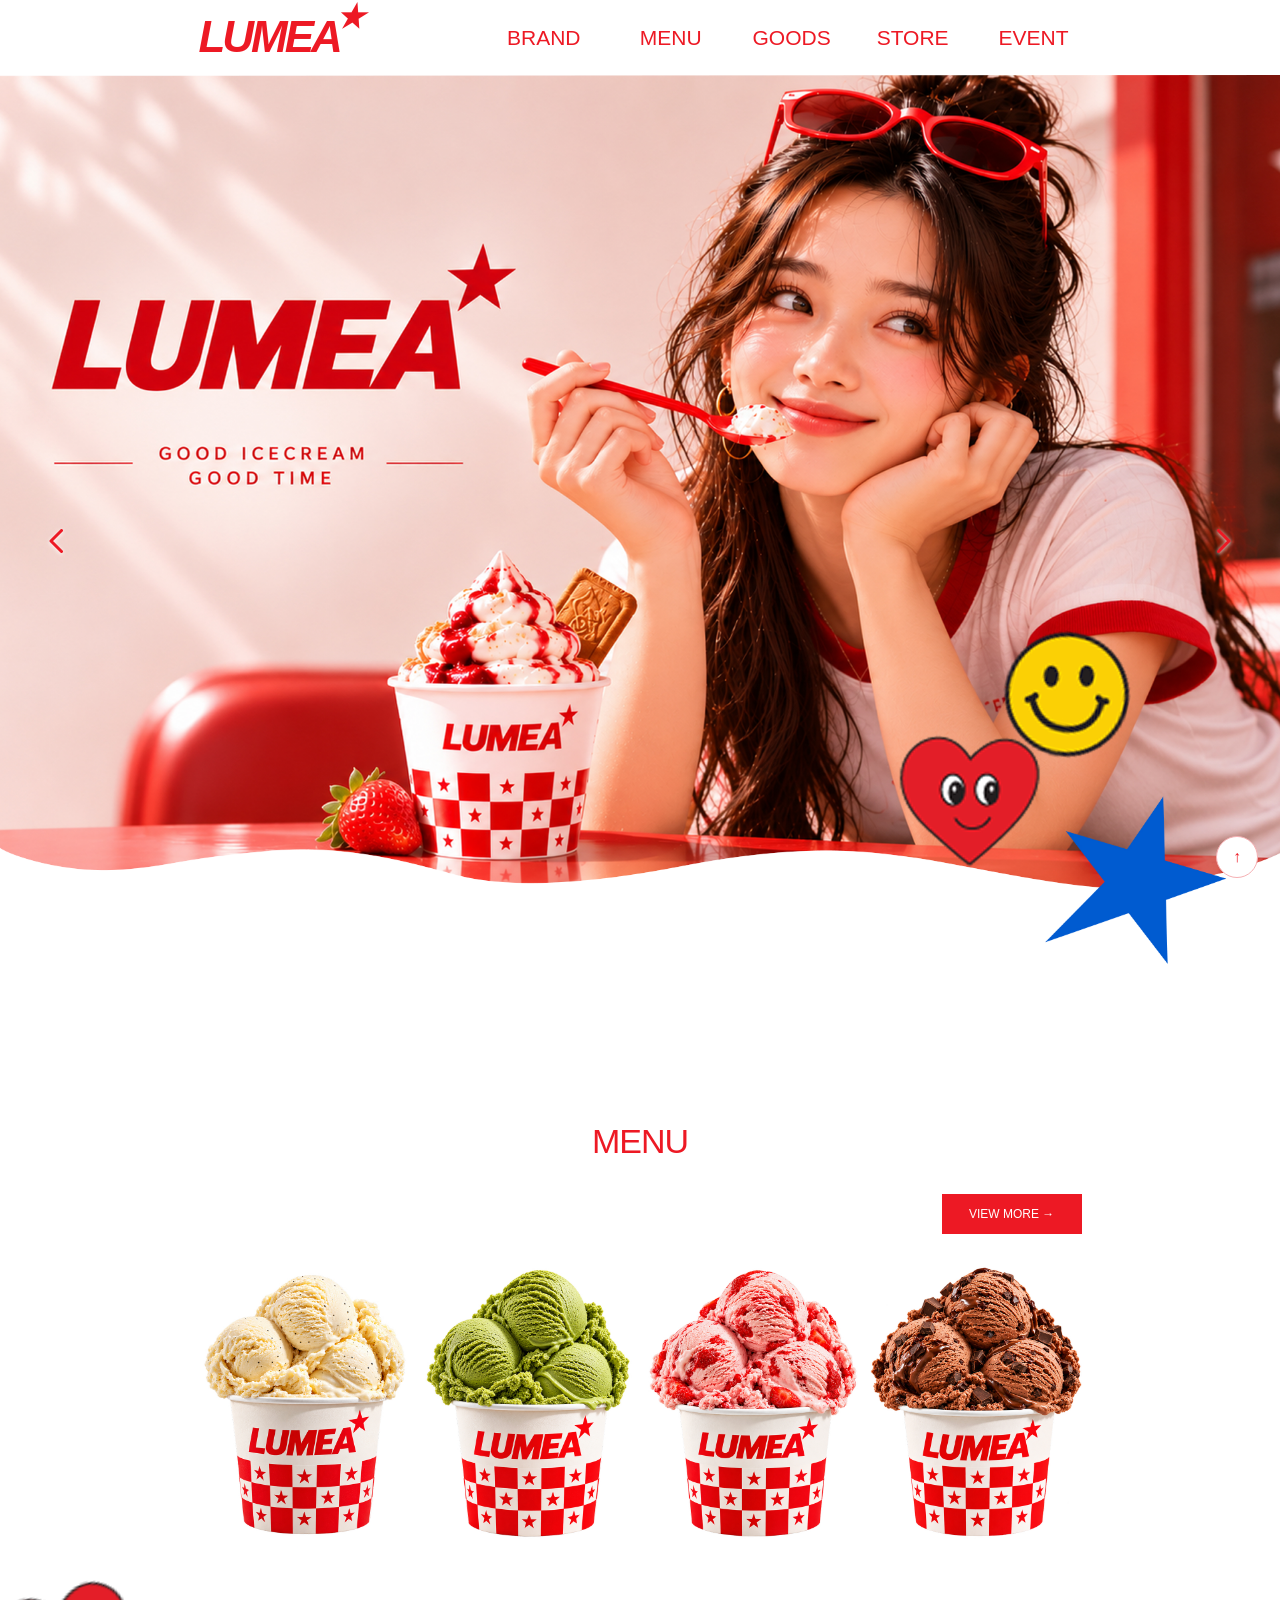
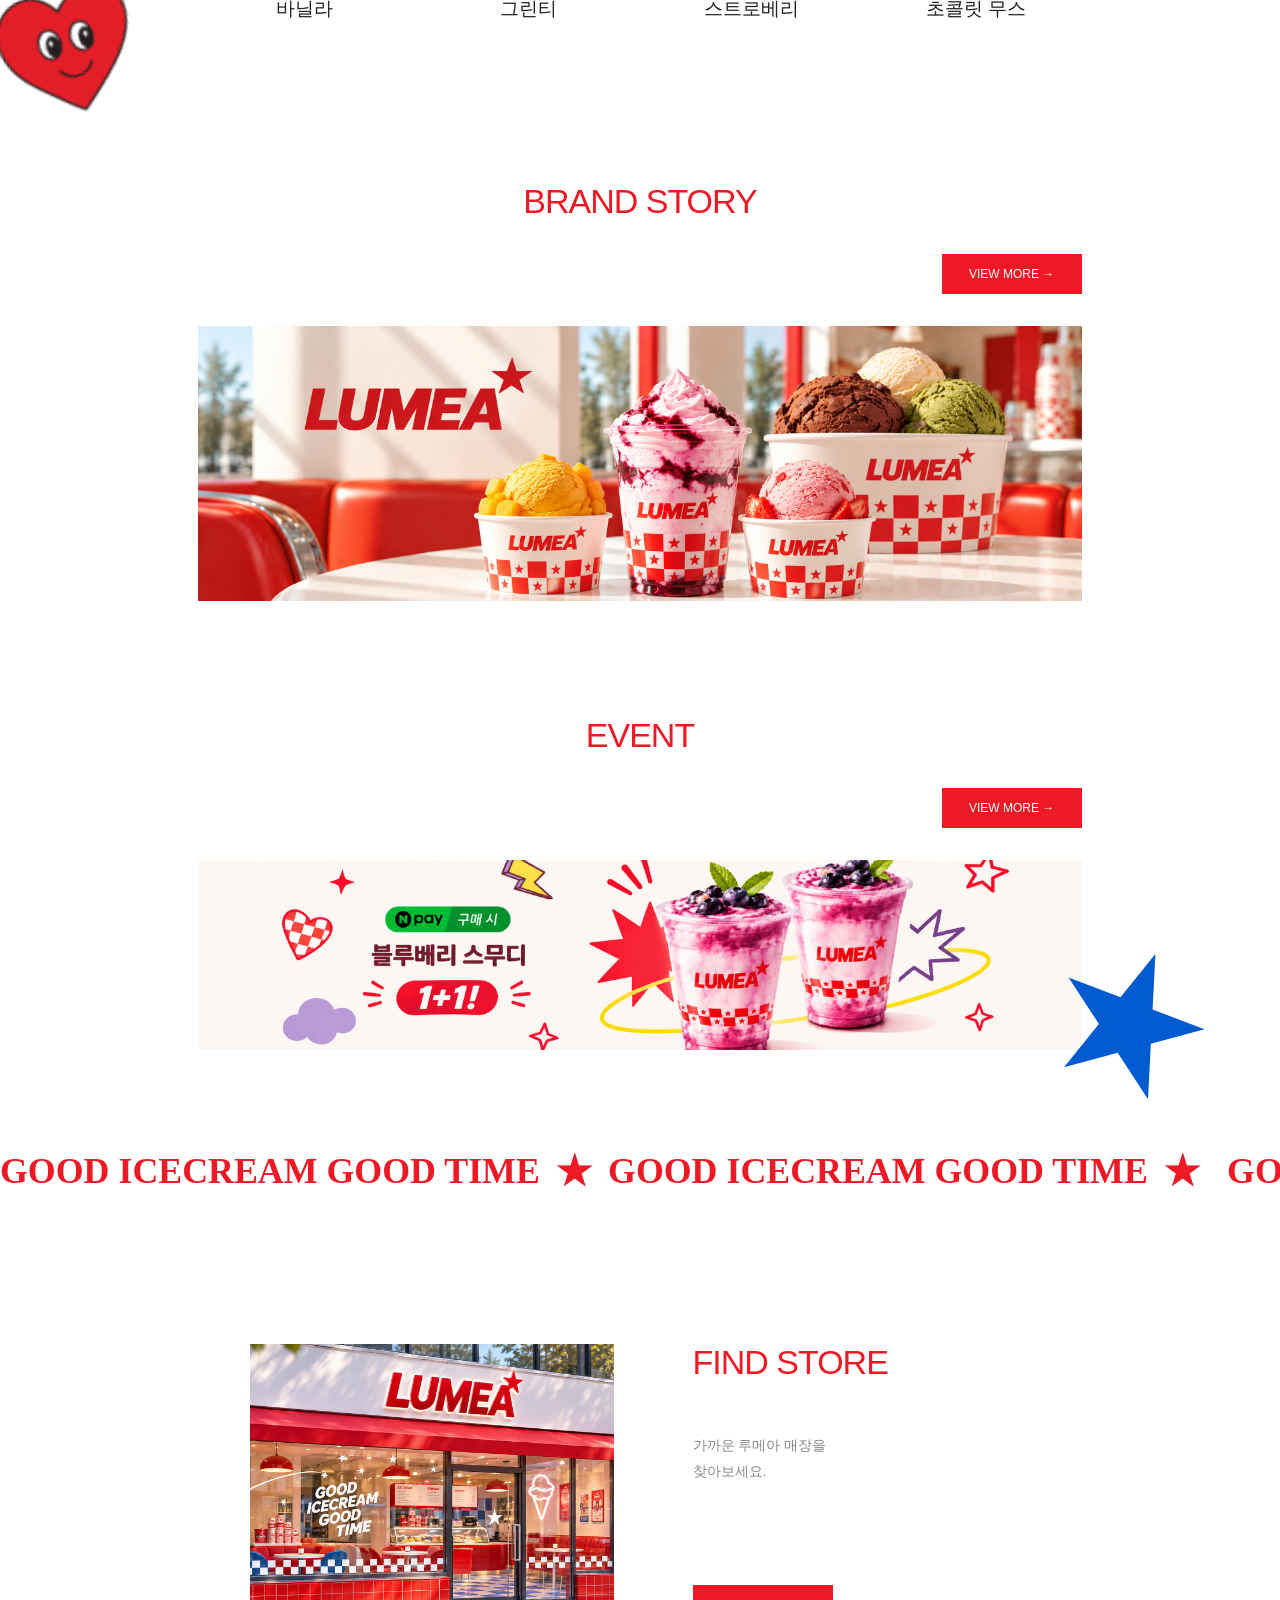
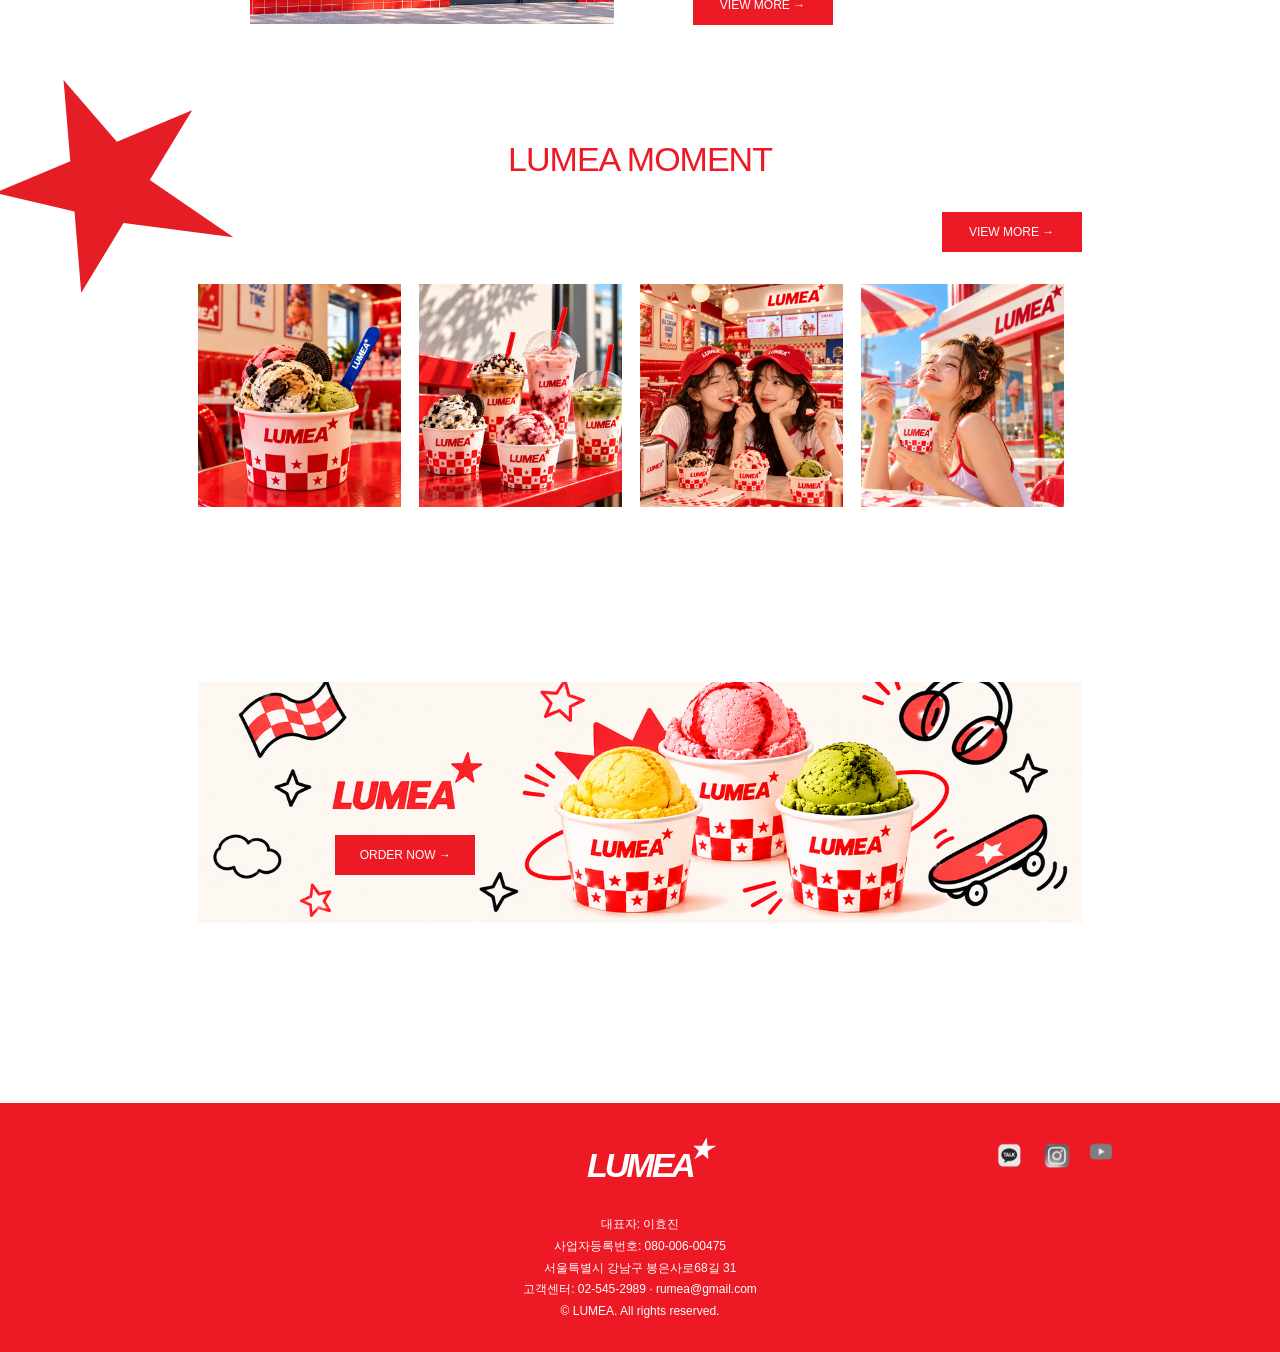
==== index.html @ 50d95dec "Add files via upload" ====
<!doctype html>
<html lang="ko">

<head>
    <meta charset="utf-8">
    <meta name="viewport" content="width=device-width,initial-scale=1">
    <meta name="description" content="LUMEA — SWEET VIBE ONLY. 루메아의 달콤한 순간.">
    <title>LUMEA — SWEET VIBE ONLY</title>
    <link rel="stylesheet" href="css/style.css">

    <!-- favicon -->
    <link rel="shortcut icon" href="favicon.png" type="image/x-icon">
</head>

<body><a class="skip" href="#menu">본문 바로가기</a>
    <header>
        <div class="nav-wrap"><a class="logo" href="#">LUMEA<sup>★</sup></a><button id="mobile" aria-label="메뉴 열기"
                aria-expanded="false">☰</button>
            <nav aria-label="주 메뉴"></nav>
        </div>
    </header>
    <main>
        <section class="hero" aria-label="루메아 메인 배너"><button id="hero-link" class="hero-image"
                aria-label="다음 메인 배너 보기"><img id="hero" src="assets/mb01.jpg"
                    alt="LUMEA GOOD ICECREAM GOOD TIME"></button><button id="prev" class="banner-arrow banner-prev"
                aria-label="이전 메인 배너"><svg viewBox="0 0 24 24" aria-hidden="true">
                    <path d="m15 5-7 7 7 7" />
                </svg></button><button id="next" class="banner-arrow banner-next" aria-label="다음 메인 배너"><svg
                    viewBox="0 0 24 24" aria-hidden="true">
                    <path d="m9 5 7 7-7 7" />
                </svg></button>
            <p id="banner-status" class="sr-only" aria-live="polite"></p>
        </section>
        <section id="menu" class="section">
            <div class="heading">
                <h1>MENU</h1><button class="more" data-view="menu">VIEW MORE →</button>
            </div>
            <div class="products"></div>
        </section>
        <section id="brand" class="section brand"><img class="deco heart" src="assets/hearticon02.svg" alt="">
            <div class="heading">
                <h2>BRAND STORY</h2><button class="more" data-view="brand">VIEW MORE →</button>
            </div><button class="image" data-view="brand"><img src="assets/bstory%20banner.jpg" alt="루메아 아이스크림과 디저트"
                    loading="lazy"></button>
        </section>
        <section id="event" class="section"><img class="deco event-star" src="assets/Star%20bleu02.svg" alt="">
            <div class="heading">
                <h2>EVENT</h2><button class="more" data-view="event">VIEW MORE →</button>
            </div><button class="image" data-view="event"><img src="assets/event_banner01.jpg"
                    alt="N pay 구매 시 블루베리 스무디 1+1 이벤트" loading="lazy"></button>
        </section>
        <div class="slogan" aria-label="GOOD ICECREAM GOOD TIME">
            <div class="slogan-track"><span class="slogan-copy">GOOD ICECREAM GOOD TIME <span class="slogan-star"
                        aria-hidden="true">★</span> GOOD ICECREAM GOOD TIME <span class="slogan-star"
                        aria-hidden="true">★</span> </span><span class="slogan-copy" aria-hidden="true">GOOD ICECREAM
                    GOOD TIME <span class="slogan-star" aria-hidden="true">★</span> GOOD ICECREAM GOOD TIME <span
                        class="slogan-star" aria-hidden="true">★</span> </span></div>
        </div>
        <section id="store" class="section store"><button class="image" data-view="store"><img
                    src="assets/find%20store02.jpg" alt="루메아 매장" loading="lazy"></button>
            <div>
                <h2>FIND STORE</h2>
                <p>가까운 루메아 매장을<br>찾아보세요.</p><button class="more" data-view="store">VIEW MORE →</button>
            </div>
        </section>
        <section id="moment" class="section"><img class="deco moment-star" src="assets/star%20red.svg" alt="">
            <div class="heading">
                <h2>LUMEA MOMENT</h2><button class="more" data-view="gallery">VIEW MORE →</button>
            </div>
            <div class="moments"></div>
        </section>
        <section class="section order"><img src="assets/order%20banner.png" alt="LUMEA SWEET VIBE ONLY"
                loading="lazy"><button class="more" data-view="order">ORDER NOW →</button></section>
    </main>
    <footer>
        <div class="social-icons" aria-label="루메아 소셜 채널"><a class="social-link"
                href="https://www.kakaocorp.com/page/service/service/KakaoTalk" target="_blank"
                rel="noopener noreferrer" aria-label="카카오톡 공식 서비스 페이지 (새 창)"><img src="assets/kakao_icon.svg"
                    alt="카카오톡"></a><a class="social-link" href="https://www.instagram.com/" target="_blank"
                rel="noopener noreferrer" aria-label="인스타그램 공식 서비스 페이지 (새 창)"><img src="assets/instar_icon.svg"
                    alt="인스타그램"></a><img src="assets/youtube_icon.svg" alt="유튜브"></div><a class="logo"
            href="#">LUMEA<sup>★</sup></a>
        <p>대표자: 이효진<br>사업자등록번호: 080-006-00475<br>서울특별시 강남구 봉은사로68길 31<br>고객센터: <a href="tel:025452989">02-545-2989</a> ·
            <a href="mailto:rumea@gmail.com">rumea@gmail.com</a><br>© LUMEA. All rights reserved.</p>
    </footer><button class="top" aria-label="맨 위로">↑</button>
    <dialog><button class="close" aria-label="닫기">×</button>
        <div id="detail"></div>
    </dialog>



    <script src="js/app.js"></script>
</body>

</html>
---- css/style.css ----
:root{--red:#ed1924;--blue:#0060cc}*{box-sizing:border-box}html{scroll-behavior:smooth;scroll-padding-top:90px}body{margin:0;color:#222;font-family:Arial,'Malgun Gothic',sans-serif}a{color:inherit;text-decoration:none}button{font:inherit;cursor:pointer;background:none;border:0;color:inherit}img{display:block;max-width:100%}button:focus-visible,a:focus-visible{outline:3px solid var(--blue);outline-offset:4px}.skip{position:fixed;top:-60px;background:#fff;z-index:99;padding:12px}.skip:focus{top:0}header{position:relative;z-index:20;background:#fff}.nav-wrap{display:flex;gap:150px;width:69%;max-width:1180px;margin:auto;align-items:flex-start;min-height:75px}.logo{display:inline-block;color:var(--red);font-style:italic;font-weight:900;font-size:44px;letter-spacing:-3px;white-space:nowrap;margin-top:15px;position:relative;line-height:1}.logo sup{position:absolute;font-size:28px;top:-12px;right:-22px}nav{display:grid;grid-template-columns:repeat(5,1fr);flex:1;text-align:center;gap:25px}.nav-title{font-size:21px;height:75px;color:var(--red)}.sub{display:flex;flex-direction:column;gap:24px;max-height:0;opacity:0;overflow:hidden;transition:max-height .25s,padding .25s,opacity .25s}.sub a,.sub button{font-size:15px;color:#999;white-space:nowrap;padding:0}.sub a:hover,.sub button:hover{color:var(--blue)}header.open .sub{max-height:300px;padding:10px 0 34px;opacity:1}#mobile{display:none}.hero{position:relative}.hero-image img{width:100%}.section{width:69%;max-width:1180px;margin:100px auto 0;position:relative}.heading{text-align:center;position:relative;padding:10px 0 105px}h1,h2{color:var(--red);font-weight:500;font-size:34px;letter-spacing:-1px;margin:0}.more{display:inline-block;background:var(--red);color:white;font-size:12px;padding:12px 23px;min-width:140px;border:1px solid var(--red);transition:background .2s,color .2s,border-color .2s}.more:hover{background:#fff;color:var(--red);border-color:var(--red)}.heading .more{position:absolute;right:0;bottom:32px}.products{display:grid;grid-template-columns:repeat(4,1fr);gap:12px}.product{padding:0}.product img{width:100%;transition:transform .3s}.product:hover img{transform:scale(1.08)}.product span{display:block;margin-top:25px;font-size:19px}.deco{position:absolute;pointer-events:none;z-index:-1}.blue{width:215px;right:-22%;top:-40px}.heart{width:340px;left:-38%;top:-140px}.brand{margin-top:150px}.image{width:100%;display:block;padding:0;overflow:hidden}.image img{width:100%;transition:transform .4s}.image:hover img{transform:scale(1.02)}.store{display:grid;grid-template-columns:1fr 1.08fr;align-items:center;gap:60px;margin-top:200px}.store>div{padding-left:24%}.store p{color:#888;font-size:14px;line-height:1.9;margin:35px 0 45px}.outline{border:1px solid var(--red);background:white;color:var(--red)}.outline:hover{background:var(--red);color:#fff;border-color:var(--red)}.star-store{width:170px;left:-13%;top:-170px}.moments{display:grid;grid-template-columns:repeat(4,1fr);gap:18px}.moment{padding:0;overflow:hidden}.moment img{width:100%;transition:transform .3s}.moment:hover img{transform:scale(1.05)}.order{margin-top:160px;margin-bottom:180px}.order>img:not(.deco){width:100%}.order .more{position:absolute;left:23%;bottom:10%}.red{width:340px;left:-39%;top:-170px}footer{background:var(--red);color:#fff;text-align:center;padding:70px 20px 40px}footer .logo{color:#fff;font-size:34px;margin:0 0 32px}footer .logo sup{font-size:23px;right:-17px;top:-10px}footer p{font-size:12px;line-height:1.8;margin:0}.top{position:fixed;right:22px;bottom:22px;width:42px;height:42px;border:1px solid #f5b0b3;border-radius:50%;color:var(--red);background:white;z-index:15}dialog{border:0;padding:45px;width:min(680px,92vw);max-height:88vh;box-shadow:0 20px 100px #0003}dialog::backdrop{background:#0007;backdrop-filter:blur(3px)}.close{position:absolute;right:12px;top:7px;font-size:32px;color:var(--red)}dialog h2{font-size:28px;margin:12px 0 24px}dialog p{line-height:1.9;color:#666}dialog img{max-height:55vh;margin:auto;object-fit:contain}.detail-product{height:300px}.tabs{display:flex;flex-wrap:wrap;gap:8px;margin-bottom:20px}.tabs button{border:1px solid #ddd;padding:8px 14px}.tabs .active{background:var(--red);color:#fff}.modal-grid{display:grid;grid-template-columns:1fr 1fr;gap:16px}.modal-grid button{padding:10px;border:1px solid #eee}.modal-grid img{height:180px}.modal-grid span{display:block;margin-top:12px}body:has(dialog[open]){overflow:hidden}
@media(max-width:1100px){.nav-wrap{width:90%;gap:70px}nav{gap:8px}.nav-title{font-size:17px}.section{width:82%}.blue{right:-10%}.heart{left:-25%}.red{left:-25%}.store>div{padding-left:10%}}
@media(max-width:600px){.nav-wrap{display:block;min-height:70px;position:relative}.logo{font-size:34px;margin-top:20px}.logo sup{font-size:23px;right:-18px}#mobile{display:block;position:absolute;right:0;top:16px;font-size:27px;color:var(--red)}nav{display:none;padding:16px 0 25px}header.open nav{display:grid;grid-template-columns:1fr;text-align:left;gap:12px}.nav-title{height:32px;padding:0;font-size:18px}.sub,header.open .sub{flex-direction:row;flex-wrap:wrap;max-height:none;opacity:1;gap:14px;padding:8px 0}.sub a,.sub button{font-size:13px}.hero-image img{min-height:390px;object-fit:cover;object-position:59% center}.section{width:88%;margin-top:65px}.heading{padding-bottom:80px}h1,h2{font-size:25px}.more{font-size:10px;padding:10px 14px;min-width:112px}.heading .more{bottom:24px}.products{grid-template-columns:repeat(2,1fr);gap:30px 12px}.product span{font-size:15px;margin-top:10px}.blue{width:95px;right:-6%;top:-35px}.heart{width:130px;left:-18%;top:-50px}.brand{margin-top:95px}.store{grid-template-columns:1fr;gap:30px;margin-top:110px}.store>div{padding:0;text-align:center}.store p{margin:20px 0}.star-store{width:80px;top:-80px;left:-5%}.moments{grid-template-columns:repeat(2,1fr);gap:12px}.order{width:94%;margin-top:95px;margin-bottom:90px}.order .more{left:18%;bottom:8%;font-size:8px;min-width:90px;padding:7px}.red{width:110px;left:-10%;top:-65px}footer{padding:50px 20px 35px}footer p{font-size:11px}dialog{padding:36px 22px}.modal-grid img{height:140px}}
@media(prefers-reduced-motion:reduce){*{scroll-behavior:auto!important;transition:none!important}}
/* Keep the active primary menu underlined while its submenu is open. */
.nav-title{position:relative}
.nav-title::after{content:"";position:absolute;left:0;right:0;bottom:13px;height:3px;background:var(--blue);transform:scaleX(0);transform-origin:center;transition:transform .2s ease}
header.open .nav-title.active-menu::after{transform:scaleX(1)}
@media(max-width:600px){.nav-title::after{bottom:0}}

/* Main banner: full-image next action and side navigation. */
.hero-image{display:block;width:100%;padding:0;cursor:pointer;line-height:0}.hero-image img{width:100%}.hero-image:focus-visible{outline:3px solid var(--blue);outline-offset:-5px}.banner-arrow{position:absolute;top:50%;transform:translateY(-50%);display:grid;place-items:center;width:58px;height:58px;border:1px solid #ffffffb3;border-radius:50%;background:#ffffffd9;color:var(--red);box-shadow:0 2px 15px #0001;transition:background .2s,color .2s;z-index:2}.banner-arrow:hover{background:var(--red);color:#fff}.banner-arrow svg{width:27px;height:27px;fill:none;stroke:currentColor;stroke-width:2;stroke-linecap:round;stroke-linejoin:round}.banner-prev{left:28px}.banner-next{right:28px}.sr-only{position:absolute;width:1px;height:1px;padding:0;margin:-1px;overflow:hidden;clip:rect(0,0,0,0);white-space:nowrap;border:0}@media(max-width:600px){.banner-arrow{width:40px;height:40px}.banner-arrow svg{width:22px;height:22px}.banner-prev{left:12px}.banner-next{right:12px}}

/* Brand story remains still when hovered. */
#brand .image img,#brand .image:hover img{transform:none;transition:none}

/* Side arrows stay bare; automatic moment strip. */
.banner-arrow{border:0;border-radius:0;background:transparent;box-shadow:none;color:var(--red)}.banner-arrow:hover{background:transparent;color:var(--blue)}.banner-arrow svg{filter:drop-shadow(0 1px 2px #fff);width:36px;height:36px}.moments{display:block;overflow:hidden}.moment-track{display:flex;width:200%;animation:moment-flow 40s linear infinite}.moment-set{flex:0 0 50%;display:grid;grid-template-columns:repeat(4,minmax(0,1fr));gap:18px;padding-right:18px}.moments:hover .moment-track,.moments:focus-within .moment-track,body:has(dialog[open]) .moment-track{animation-play-state:paused}@keyframes moment-flow{to{transform:translateX(-50%)}}@media(max-width:600px){.moment-track{width:400%;animation-duration:48s}.moment-set{gap:12px;padding-right:12px}.banner-arrow svg{width:28px;height:28px}}@media(prefers-reduced-motion:reduce){.moment-track{animation:none;width:100%}.moment-set{flex-basis:100%;padding:0}.moment-set[aria-hidden]{display:none}}

/* Updated brand design supplied by the user. */
body{overflow-x:hidden}.hero-image img{aspect-ratio:3854/2805;object-fit:contain}.section{width:69%;max-width:1320px;margin-top:105px}.nav-wrap{max-width:1320px}.product span{margin-top:48px}.brand{margin-top:150px}.heart{width:22%;left:-23%;top:-250px;z-index:0}.event-star{width:16%;right:-14%;bottom:-50px;z-index:1}.slogan{overflow:hidden;margin-top:100px;color:var(--red);font-family:Georgia,serif;font-weight:900;font-size:clamp(24px,2.8vw,54px);line-height:1.2}.slogan-track{display:flex;width:max-content;animation:slogan-flow 32s linear infinite}.slogan span{white-space:nowrap;padding-right:20px}.store{grid-template-columns:1.08fr 1fr;width:61%;gap:10%;margin-top:150px}.store>div{padding-left:0}.store p{margin:50px 0 100px}.moment-star{width:27%;left:-23%;top:-50px;z-index:0}.order{margin-top:175px;margin-bottom:180px}.order .more{left:15.5%;bottom:20%}footer{position:relative;padding-top:45px;padding-bottom:30px}.social-icons{position:absolute;right:13%;top:35px;display:flex;gap:14px}.social-icons img{width:26px;height:26px;object-fit:contain}@keyframes slogan-flow{to{transform:translateX(-50%)}}@media(max-width:1100px){.section{width:82%}.store{width:76%}.moment-star{width:23%;left:-15%}.heart{left:-18%;top:-150px}.event-star{right:-9%}}@media(max-width:600px){.section{width:88%;margin-top:65px}.hero-image img{aspect-ratio:auto;min-height:390px;object-fit:cover}.product span{margin-top:18px}.brand{margin-top:100px}.heart{width:100px;left:-15%;top:-90px}.event-star{width:85px;right:-8%;bottom:-45px}.slogan{margin-top:80px;font-size:26px}.store{grid-template-columns:1fr;gap:30px;margin-top:90px}.store>div{padding:0}.store p{margin:20px 0 25px}.moment-star{width:100px;left:-11%;top:-45px}.order{width:94%;margin-top:90px;margin-bottom:90px}.order .more{left:15.5%;bottom:19%;min-width:90px;font-size:8px;padding:7px 10px}.social-icons{position:static;justify-content:center;margin-bottom:25px}.social-icons img{width:22px;height:22px}}@media(prefers-reduced-motion:reduce){.slogan-track{animation:none}}

/* The slogan flows while each star rotates independently. */
.slogan-track{animation:slogan-flow 32s linear infinite}.slogan .slogan-copy{white-space:nowrap;padding-right:20px}.slogan .slogan-star{display:inline-block;padding:0;margin:0 .2em;line-height:1;transform-origin:50% 50%;animation:slogan-star-spin 6s linear infinite}@keyframes slogan-star-spin{from{transform:rotate(0deg)}to{transform:rotate(360deg)}}.social-icons .social-link{display:inline-flex;align-items:center;justify-content:center;border-radius:6px;padding:4px;transition:none}.social-icons .social-link:hover,.social-icons .social-link:focus-visible{transform:none;background:transparent}.social-icons .social-link:focus-visible{outline:2px solid #fff;outline-offset:3px}@media(prefers-reduced-motion:reduce){.slogan .slogan-star{animation:none}}

.social-icons .social-link{cursor:pointer}.social-icons .social-link img,.social-icons .social-link:hover img{transform:none;transition:none}@media(prefers-reduced-motion:reduce){.slogan-track,.slogan .slogan-star{animation:none}}
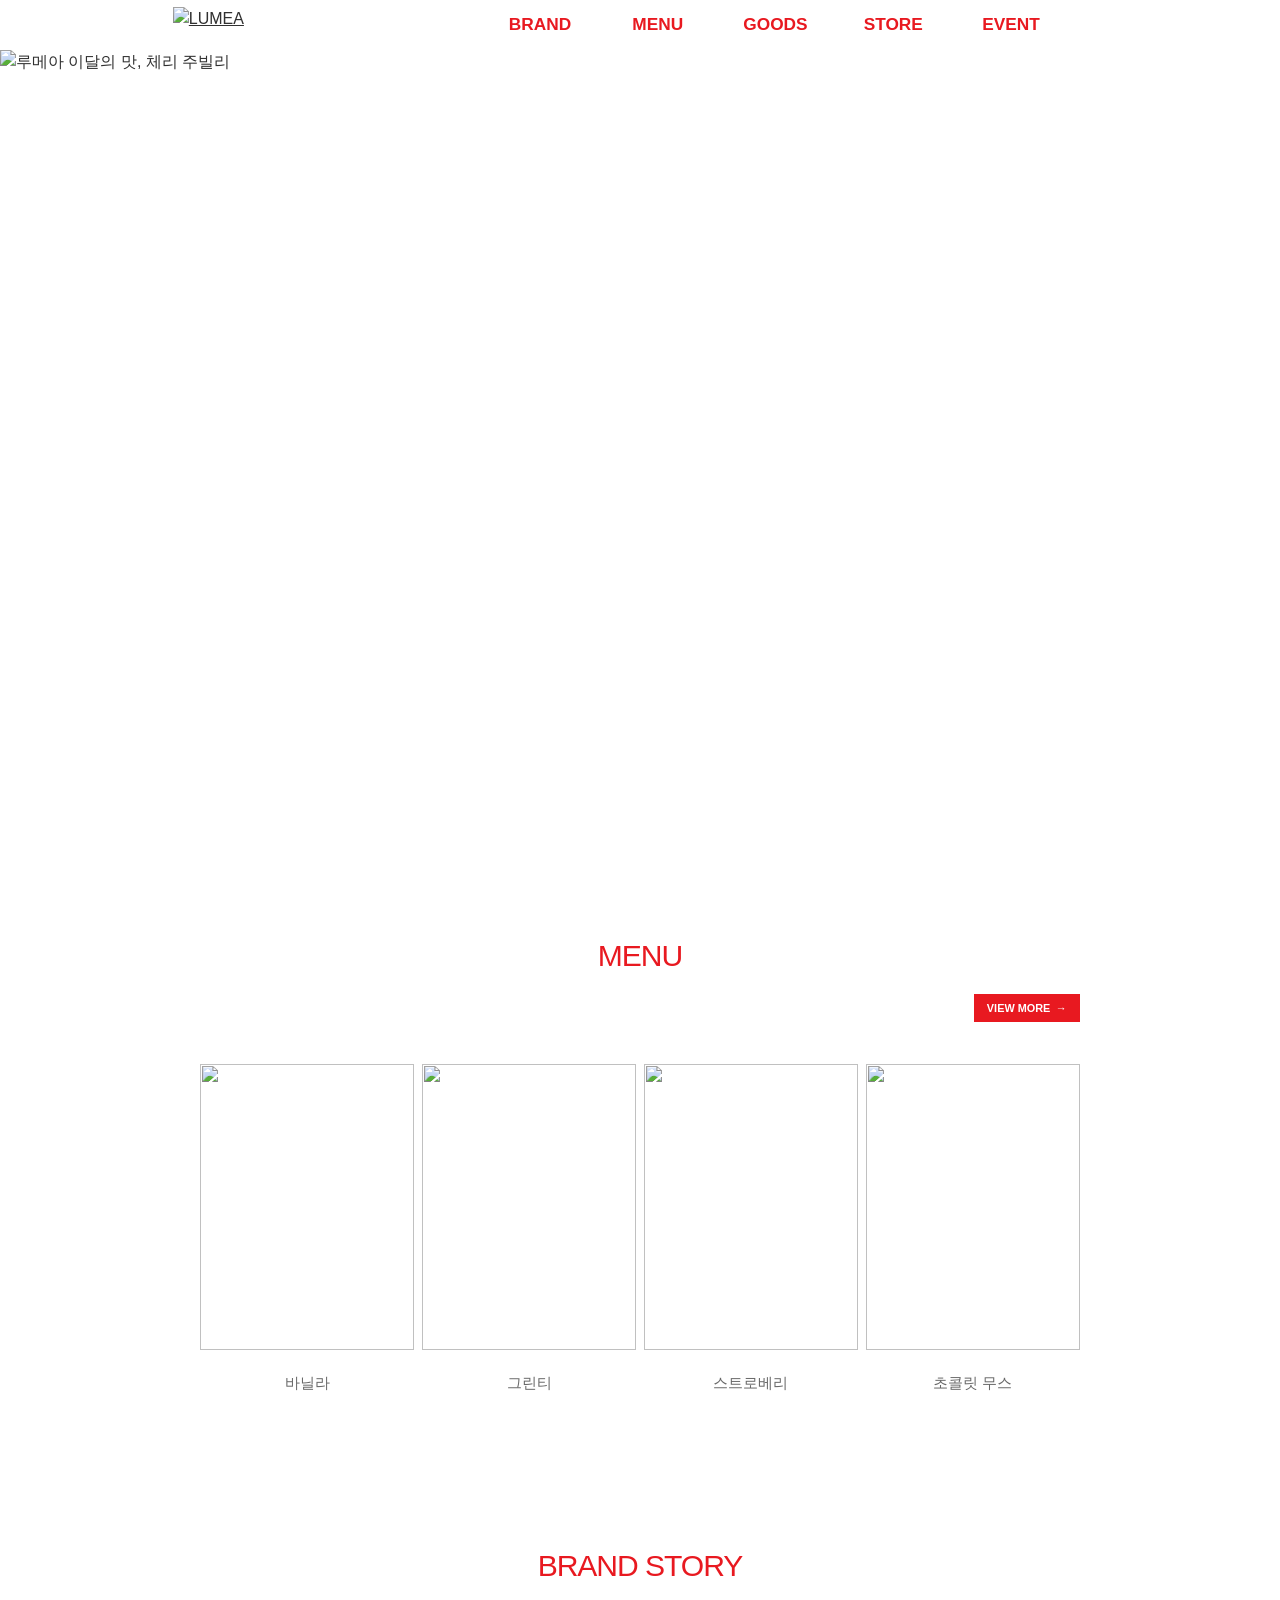
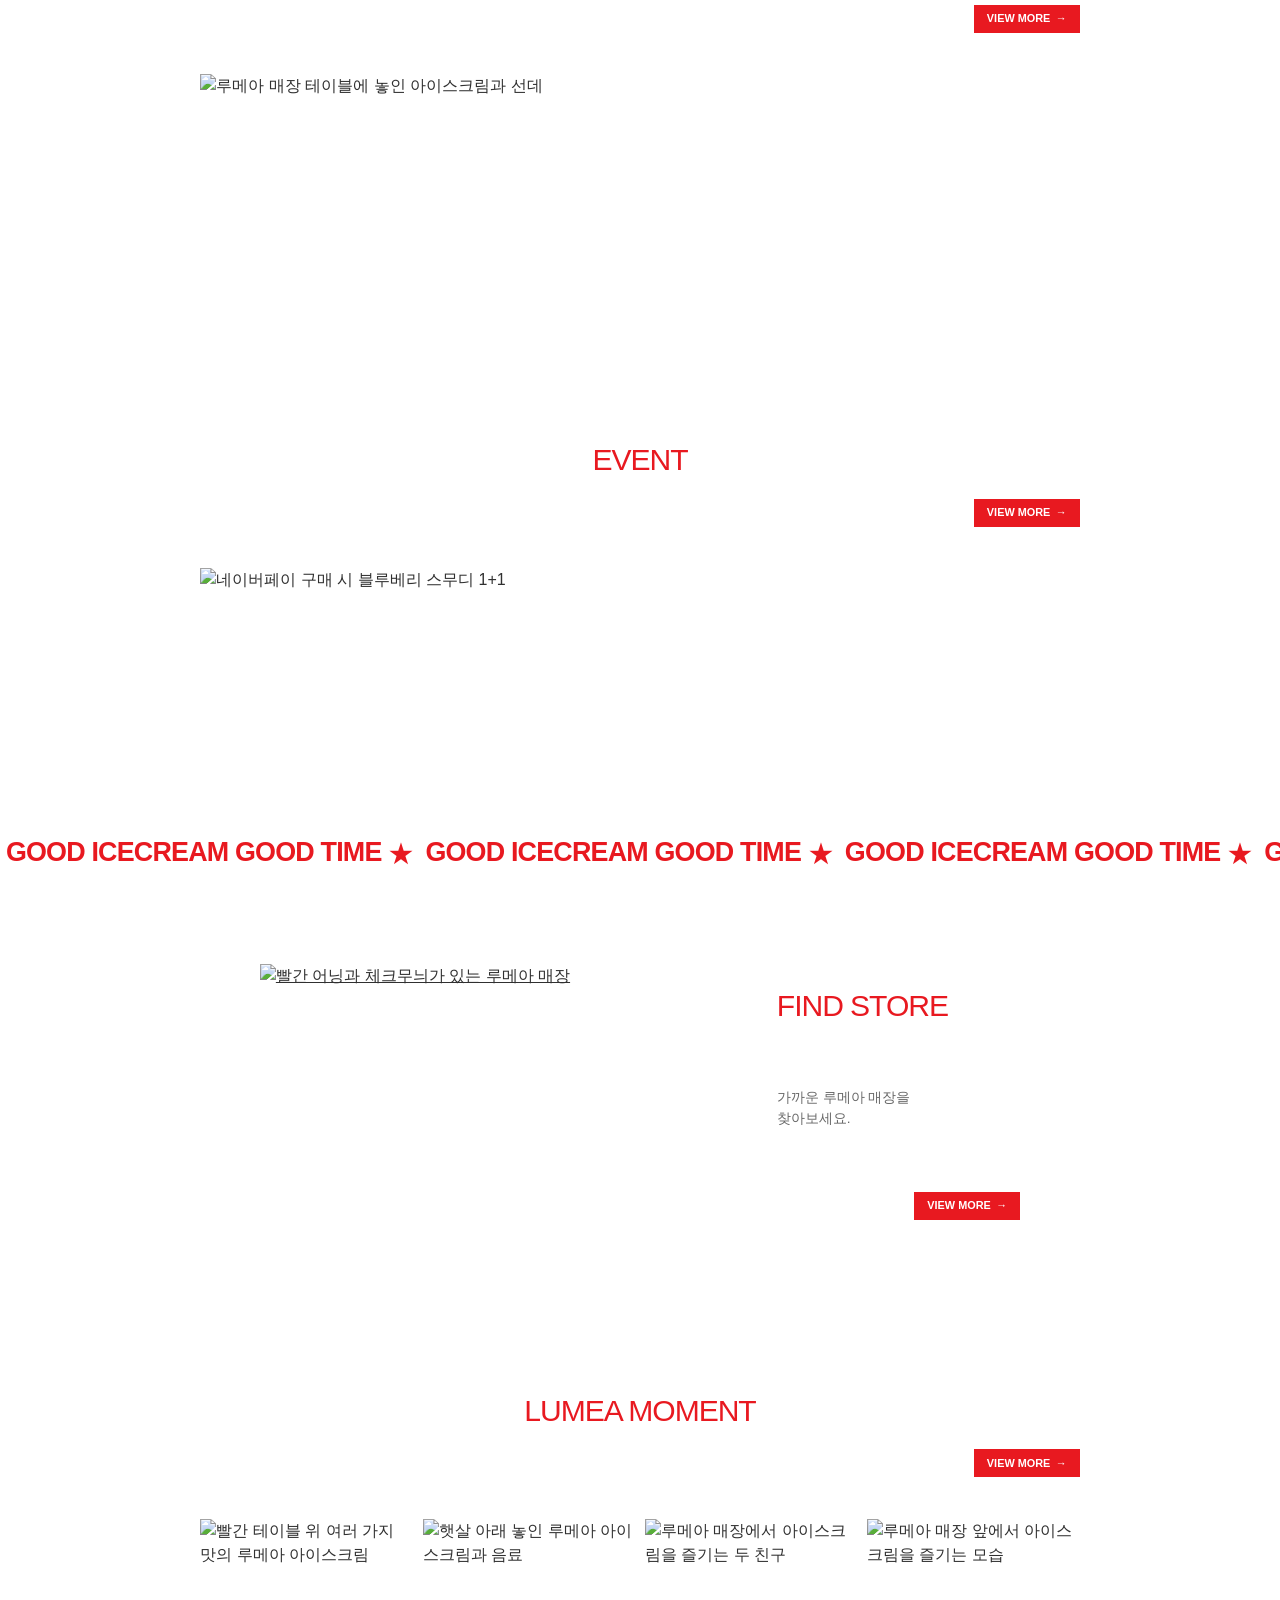
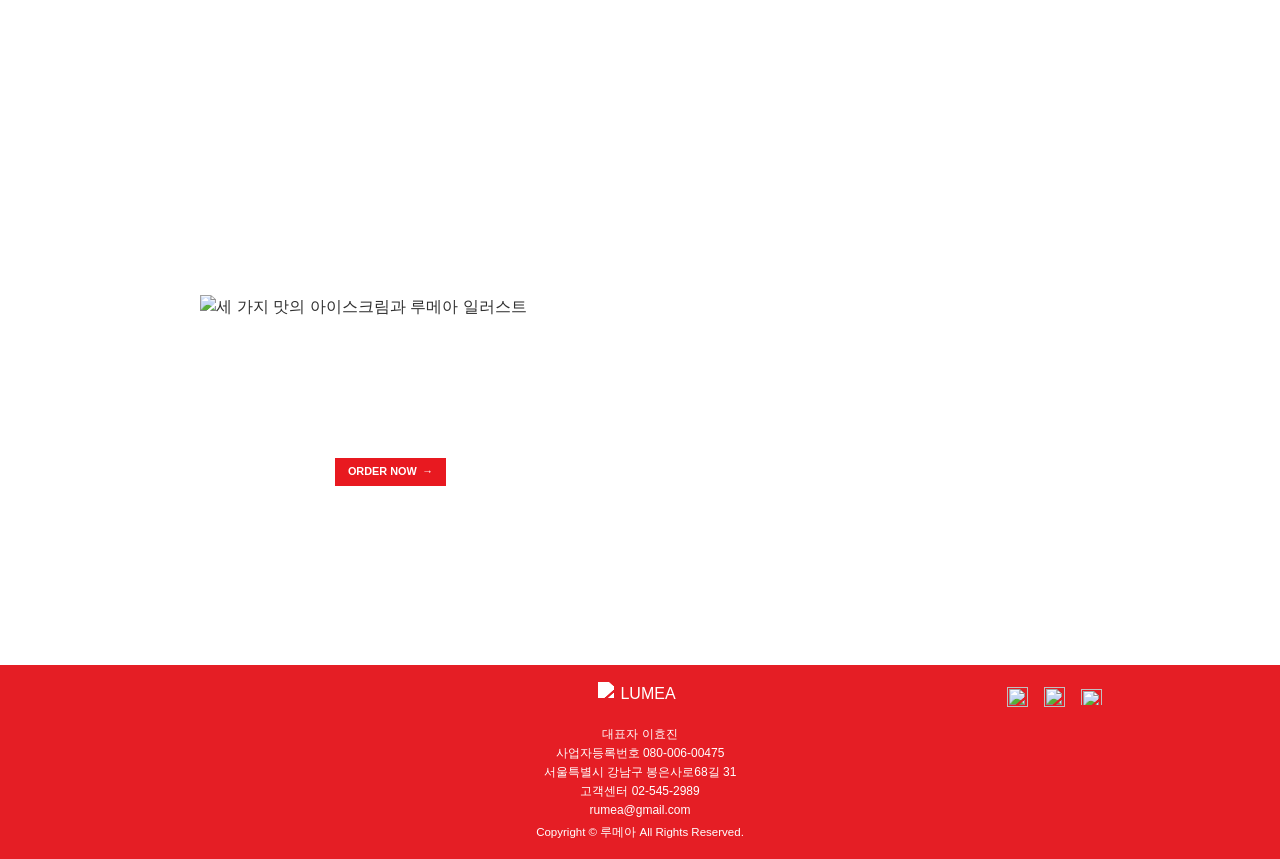
==== commit 69eaf9f1: "Add files via upload" ====
--- a/index.html
+++ b/index.html
@@ -1,95 +1,159 @@
-<!doctype html>
-<html lang="ko">
-
-<head>
-    <meta charset="utf-8">
-    <meta name="viewport" content="width=device-width,initial-scale=1">
-    <meta name="description" content="LUMEA — SWEET VIBE ONLY. 루메아의 달콤한 순간.">
-    <title>LUMEA — SWEET VIBE ONLY</title>
-    <link rel="stylesheet" href="css/style.css">
-
-    <!-- favicon -->
-    <link rel="shortcut icon" href="favicon.png" type="image/x-icon">
-</head>
-
-<body><a class="skip" href="#menu">본문 바로가기</a>
-    <header>
-        <div class="nav-wrap"><a class="logo" href="#">LUMEA<sup>★</sup></a><button id="mobile" aria-label="메뉴 열기"
-                aria-expanded="false">☰</button>
-            <nav aria-label="주 메뉴"></nav>
-        </div>
-    </header>
-    <main>
-        <section class="hero" aria-label="루메아 메인 배너"><button id="hero-link" class="hero-image"
-                aria-label="다음 메인 배너 보기"><img id="hero" src="assets/mb01.jpg"
-                    alt="LUMEA GOOD ICECREAM GOOD TIME"></button><button id="prev" class="banner-arrow banner-prev"
-                aria-label="이전 메인 배너"><svg viewBox="0 0 24 24" aria-hidden="true">
-                    <path d="m15 5-7 7 7 7" />
-                </svg></button><button id="next" class="banner-arrow banner-next" aria-label="다음 메인 배너"><svg
-                    viewBox="0 0 24 24" aria-hidden="true">
-                    <path d="m9 5 7 7-7 7" />
-                </svg></button>
-            <p id="banner-status" class="sr-only" aria-live="polite"></p>
-        </section>
-        <section id="menu" class="section">
-            <div class="heading">
-                <h1>MENU</h1><button class="more" data-view="menu">VIEW MORE →</button>
-            </div>
-            <div class="products"></div>
-        </section>
-        <section id="brand" class="section brand"><img class="deco heart" src="assets/hearticon02.svg" alt="">
-            <div class="heading">
-                <h2>BRAND STORY</h2><button class="more" data-view="brand">VIEW MORE →</button>
-            </div><button class="image" data-view="brand"><img src="assets/bstory%20banner.jpg" alt="루메아 아이스크림과 디저트"
-                    loading="lazy"></button>
-        </section>
-        <section id="event" class="section"><img class="deco event-star" src="assets/Star%20bleu02.svg" alt="">
-            <div class="heading">
-                <h2>EVENT</h2><button class="more" data-view="event">VIEW MORE →</button>
-            </div><button class="image" data-view="event"><img src="assets/event_banner01.jpg"
-                    alt="N pay 구매 시 블루베리 스무디 1+1 이벤트" loading="lazy"></button>
-        </section>
-        <div class="slogan" aria-label="GOOD ICECREAM GOOD TIME">
-            <div class="slogan-track"><span class="slogan-copy">GOOD ICECREAM GOOD TIME <span class="slogan-star"
-                        aria-hidden="true">★</span> GOOD ICECREAM GOOD TIME <span class="slogan-star"
-                        aria-hidden="true">★</span> </span><span class="slogan-copy" aria-hidden="true">GOOD ICECREAM
-                    GOOD TIME <span class="slogan-star" aria-hidden="true">★</span> GOOD ICECREAM GOOD TIME <span
-                        class="slogan-star" aria-hidden="true">★</span> </span></div>
-        </div>
-        <section id="store" class="section store"><button class="image" data-view="store"><img
-                    src="assets/find%20store02.jpg" alt="루메아 매장" loading="lazy"></button>
-            <div>
-                <h2>FIND STORE</h2>
-                <p>가까운 루메아 매장을<br>찾아보세요.</p><button class="more" data-view="store">VIEW MORE →</button>
-            </div>
-        </section>
-        <section id="moment" class="section"><img class="deco moment-star" src="assets/star%20red.svg" alt="">
-            <div class="heading">
-                <h2>LUMEA MOMENT</h2><button class="more" data-view="gallery">VIEW MORE →</button>
-            </div>
-            <div class="moments"></div>
-        </section>
-        <section class="section order"><img src="assets/order%20banner.png" alt="LUMEA SWEET VIBE ONLY"
-                loading="lazy"><button class="more" data-view="order">ORDER NOW →</button></section>
-    </main>
-    <footer>
-        <div class="social-icons" aria-label="루메아 소셜 채널"><a class="social-link"
-                href="https://www.kakaocorp.com/page/service/service/KakaoTalk" target="_blank"
-                rel="noopener noreferrer" aria-label="카카오톡 공식 서비스 페이지 (새 창)"><img src="assets/kakao_icon.svg"
-                    alt="카카오톡"></a><a class="social-link" href="https://www.instagram.com/" target="_blank"
-                rel="noopener noreferrer" aria-label="인스타그램 공식 서비스 페이지 (새 창)"><img src="assets/instar_icon.svg"
-                    alt="인스타그램"></a><img src="assets/youtube_icon.svg" alt="유튜브"></div><a class="logo"
-            href="#">LUMEA<sup>★</sup></a>
-        <p>대표자: 이효진<br>사업자등록번호: 080-006-00475<br>서울특별시 강남구 봉은사로68길 31<br>고객센터: <a href="tel:025452989">02-545-2989</a> ·
-            <a href="mailto:rumea@gmail.com">rumea@gmail.com</a><br>© LUMEA. All rights reserved.</p>
-    </footer><button class="top" aria-label="맨 위로">↑</button>
-    <dialog><button class="close" aria-label="닫기">×</button>
-        <div id="detail"></div>
-    </dialog>
-
-
-
-    <script src="js/app.js"></script>
-</body>
-
-</html>+<!doctype html>
+<html lang="ko">
+<head>
+  <meta charset="utf-8">
+  <meta name="viewport" content="width=device-width, initial-scale=1">
+  <meta name="description" content="루메아 아이스크림의 이달의 맛, 메뉴, 이벤트, 매장과 루메아 모먼트를 만나보세요.">
+  <meta name="theme-color" content="#ffffff">
+  <title>LUMEA 루메아</title>
+  <link rel="icon" href="images/favicon.ico" type="image/x-icon" sizes="16x16 32x32 48x48 64x64">
+  <link rel="stylesheet" href="css/style.css">
+  <script src="js/script.js" defer></script>
+</head>
+<body>
+  <a class="skip-link" href="#main">본문 바로가기</a>
+  <header id="top" class="site-header">
+    <div class="header-inner">
+      <a class="header-logo" href="#top" aria-label="루메아 홈">
+        <img src="images/lumea-logo.png" width="183" height="68" alt="LUMEA">
+      </a>
+      <nav class="main-nav" aria-label="주 메뉴">
+        <a href="#brand">BRAND</a>
+        <a href="#menu">MENU</a>
+        <a href="goods.html">GOODS</a>
+        <a href="#store">STORE</a>
+        <a href="#event">EVENT</a>
+      </nav>
+    </div>
+  </header>
+
+  <main id="main">
+    <h1 class="sr-only">LUMEA 루메아 아이스크림</h1>
+    <section class="hero" aria-label="루메아 메인 배너">
+      <img class="hero-slide" data-active src="images/hero.webp" width="2400" height="1827" alt="루메아 이달의 맛, 체리 주빌리" fetchpriority="high">
+      <img class="hero-slide" src="images/hero-drinks.webp" width="2400" height="1827" alt="루메아의 새로운 음료" fetchpriority="low" aria-hidden="true">
+      <img class="hero-slide" src="images/hero-flavors.webp" width="2400" height="1827" alt="루메아의 새로운 아이스크림 맛" fetchpriority="low" aria-hidden="true">
+      <img class="hero-slide" src="images/hero-signature.webp" width="2400" height="1827" alt="루메아 매장에서 아이스크림을 즐기는 모습" fetchpriority="low" aria-hidden="true">
+    </section>
+
+    <section id="menu" class="section container menu" aria-labelledby="menu-title">
+      <h2 id="menu-title">MENU</h2>
+      <div class="section-actions">
+        <button class="action" type="button" data-panel="menu-panel" aria-label="메뉴 더 보기">VIEW MORE <span aria-hidden="true">→</span></button>
+      </div>
+      <ul class="menu-grid">
+        <li><figure><div class="menu-photo"><img src="images/vanilla.webp" width="668" height="892" alt=""></div><figcaption>바닐라</figcaption></figure></li>
+        <li><figure><div class="menu-photo"><img src="images/green-tea.webp" width="664" height="886" alt=""></div><figcaption>그린티</figcaption></figure></li>
+        <li><figure><div class="menu-photo"><img src="images/strawberry.webp" width="688" height="918" alt=""></div><figcaption>스트로베리</figcaption></figure></li>
+        <li><figure><div class="menu-photo"><img src="images/chocolate.webp" width="676" height="902" alt=""></div><figcaption>초콜릿 무스</figcaption></figure></li>
+      </ul>
+    </section>
+
+    <section id="brand" class="section container brand" aria-labelledby="brand-title">
+      <img class="deco brand-heart" src="images/heart.png" alt="" aria-hidden="true">
+      <h2 id="brand-title">BRAND STORY</h2>
+      <div class="section-actions">
+        <button class="action" type="button" data-panel="brand-panel" aria-label="브랜드 스토리 더 보기">VIEW MORE <span aria-hidden="true">→</span></button>
+      </div>
+      <img class="banner" src="images/brand-story.webp" width="2000" height="623" alt="루메아 매장 테이블에 놓인 아이스크림과 선데" loading="lazy">
+    </section>
+
+    <section id="event" class="section container event" aria-labelledby="event-title">
+      <h2 id="event-title">EVENT</h2>
+      <div class="section-actions">
+        <button class="action" type="button" data-panel="event-panel" aria-label="이벤트 더 보기">VIEW MORE <span aria-hidden="true">→</span></button>
+      </div>
+      <img class="banner" src="images/event.webp" width="2000" height="429" alt="네이버페이 구매 시 블루베리 스무디 1+1" loading="lazy">
+    </section>
+
+    <div class="slogan loop-viewport" role="img" aria-label="Good ice cream, good time">
+      <div class="loop-track" data-loop="slogan" aria-hidden="true">
+        <div class="loop-group">
+          <span class="slogan-item">GOOD ICECREAM GOOD TIME <span class="slogan-star">★</span></span>
+        </div>
+      </div>
+    </div>
+
+    <section id="store" class="section container store" aria-labelledby="store-title">
+      <a class="store-photo" href="https://map.kakao.com/?q=서울특별시%20강남구%20봉은사로68길%2031" target="_blank" rel="noopener noreferrer" aria-label="루메아 매장 지도 열기">
+        <img src="images/store.webp" width="1257" height="964" alt="빨간 어닝과 체크무늬가 있는 루메아 매장" loading="lazy">
+      </a>
+      <div class="store-copy">
+        <h2 id="store-title">FIND STORE</h2>
+        <p>가까운 루메아 매장을<br>찾아보세요.</p>
+        <a class="action" href="https://map.kakao.com/?q=서울특별시%20강남구%20봉은사로68길%2031" target="_blank" rel="noopener noreferrer" aria-label="매장 위치 더 보기">VIEW MORE <span aria-hidden="true">→</span></a>
+      </div>
+    </section>
+
+    <section id="moment" class="section container moment" aria-labelledby="moment-title">
+      <img class="deco moment-star" src="images/star-red.png" alt="" aria-hidden="true">
+      <h2 id="moment-title">LUMEA MOMENT</h2>
+      <div class="section-actions">
+        <a class="action" href="https://www.instagram.com/" target="_blank" rel="noopener noreferrer" aria-label="인스타그램에서 더 보기">VIEW MORE <span aria-hidden="true">→</span></a>
+      </div>
+      <div class="moment-window loop-viewport" role="region" aria-label="루메아 모먼트 사진" tabindex="0">
+        <div class="loop-track" data-loop="moment">
+          <div class="loop-group">
+            <img src="images/moment-1.webp" width="638" height="700" alt="빨간 테이블 위 여러 가지 맛의 루메아 아이스크림">
+            <img src="images/moment-2.webp" width="636" height="700" alt="햇살 아래 놓인 루메아 아이스크림과 음료">
+            <img src="images/moment-3.webp" width="636" height="700" alt="루메아 매장에서 아이스크림을 즐기는 두 친구">
+            <img src="images/moment-4.webp" width="638" height="700" alt="루메아 매장 앞에서 아이스크림을 즐기는 모습">
+          </div>
+        </div>
+      </div>
+    </section>
+
+    <section id="goods" class="container order" aria-label="루메아 주문하기">
+      <img class="banner" src="images/order.webp" width="1326" height="362" alt="세 가지 맛의 아이스크림과 루메아 일러스트" loading="lazy">
+      <button class="action order-action" type="button" data-panel="order-panel" aria-label="루메아 주문 안내 보기">ORDER NOW <span aria-hidden="true">→</span></button>
+    </section>
+  </main>
+
+  <footer class="site-footer">
+    <div class="container footer-inner">
+      <nav class="social-links" aria-label="SNS">
+        <a href="https://pf.kakao.com/" target="_blank" rel="noopener noreferrer" aria-label="카카오톡 채널"><img src="images/kakao.svg" width="35" height="34" alt=""></a>
+        <a href="https://www.instagram.com/" target="_blank" rel="noopener noreferrer" aria-label="인스타그램"><img src="images/instagram.svg" width="33" height="32" alt=""></a>
+        <a href="https://www.youtube.com/" target="_blank" rel="noopener noreferrer" aria-label="유튜브"><img src="images/youtube.svg" width="35" height="27" alt=""></a>
+      </nav>
+      <a class="footer-logo" href="#top" aria-label="루메아 홈">
+        <img src="images/lumea-logo.png" width="183" height="68" alt="LUMEA">
+      </a>
+      <address>
+        <span>대표자 이효진</span>
+        <span>사업자등록번호 080-006-00475</span>
+        <span>서울특별시 강남구 봉은사로68길 31</span>
+        <span>고객센터 <a href="tel:025452989">02-545-2989</a></span>
+        <span><a href="mailto:rumea@gmail.com">rumea@gmail.com</a></span>
+      </address>
+      <small>Copyright © 루메아 All Rights Reserved.</small>
+    </div>
+  </footer>
+
+  <dialog class="details" aria-labelledby="details-title">
+    <div class="details-body">
+      <form method="dialog"><button class="details-close" type="submit" aria-label="닫기">×</button></form>
+      <h2 id="details-title"></h2>
+      <div class="details-content"></div>
+    </div>
+  </dialog>
+
+  <template id="menu-panel" data-title="MENU">
+    <p>바닐라, 그린티, 스트로베리, 초콜릿 무스. 루메아의 네 가지 맛을 만나보세요.</p>
+    <p><strong>이달의 맛</strong> Cherry Jubilee</p>
+  </template>
+  <template id="brand-panel" data-title="BRAND STORY">
+    <img class="banner" src="images/brand-story.webp" width="2000" height="623" alt="루메아 아이스크림과 선데">
+    <p>GOOD ICECREAM GOOD TIME</p>
+    <p>루메아와 함께 달콤한 아이스크림 한 스쿱을 즐겨보세요.</p>
+  </template>
+  <template id="event-panel" data-title="EVENT">
+    <img class="banner" src="images/event.webp" width="2000" height="429" alt="네이버페이 구매 시 블루베리 스무디 1+1">
+    <p>블루베리 스무디 1+1 이벤트 시안입니다. 행사 일정과 참여 매장은 매장에서 확인해 주세요.</p>
+  </template>
+  <template id="order-panel" data-title="ORDER NOW">
+    <p>주문 가능 여부와 메뉴는 매장에 문의해 주세요.</p>
+    <a class="action" href="tel:025452989">매장에 전화하기</a>
+  </template>
+</body>
+</html>
--- a/css/style.css
+++ b/css/style.css
@@ -1,26 +1,333 @@
-:root{--red:#ed1924;--blue:#0060cc}*{box-sizing:border-box}html{scroll-behavior:smooth;scroll-padding-top:90px}body{margin:0;color:#222;font-family:Arial,'Malgun Gothic',sans-serif}a{color:inherit;text-decoration:none}button{font:inherit;cursor:pointer;background:none;border:0;color:inherit}img{display:block;max-width:100%}button:focus-visible,a:focus-visible{outline:3px solid var(--blue);outline-offset:4px}.skip{position:fixed;top:-60px;background:#fff;z-index:99;padding:12px}.skip:focus{top:0}header{position:relative;z-index:20;background:#fff}.nav-wrap{display:flex;gap:150px;width:69%;max-width:1180px;margin:auto;align-items:flex-start;min-height:75px}.logo{display:inline-block;color:var(--red);font-style:italic;font-weight:900;font-size:44px;letter-spacing:-3px;white-space:nowrap;margin-top:15px;position:relative;line-height:1}.logo sup{position:absolute;font-size:28px;top:-12px;right:-22px}nav{display:grid;grid-template-columns:repeat(5,1fr);flex:1;text-align:center;gap:25px}.nav-title{font-size:21px;height:75px;color:var(--red)}.sub{display:flex;flex-direction:column;gap:24px;max-height:0;opacity:0;overflow:hidden;transition:max-height .25s,padding .25s,opacity .25s}.sub a,.sub button{font-size:15px;color:#999;white-space:nowrap;padding:0}.sub a:hover,.sub button:hover{color:var(--blue)}header.open .sub{max-height:300px;padding:10px 0 34px;opacity:1}#mobile{display:none}.hero{position:relative}.hero-image img{width:100%}.section{width:69%;max-width:1180px;margin:100px auto 0;position:relative}.heading{text-align:center;position:relative;padding:10px 0 105px}h1,h2{color:var(--red);font-weight:500;font-size:34px;letter-spacing:-1px;margin:0}.more{display:inline-block;background:var(--red);color:white;font-size:12px;padding:12px 23px;min-width:140px;border:1px solid var(--red);transition:background .2s,color .2s,border-color .2s}.more:hover{background:#fff;color:var(--red);border-color:var(--red)}.heading .more{position:absolute;right:0;bottom:32px}.products{display:grid;grid-template-columns:repeat(4,1fr);gap:12px}.product{padding:0}.product img{width:100%;transition:transform .3s}.product:hover img{transform:scale(1.08)}.product span{display:block;margin-top:25px;font-size:19px}.deco{position:absolute;pointer-events:none;z-index:-1}.blue{width:215px;right:-22%;top:-40px}.heart{width:340px;left:-38%;top:-140px}.brand{margin-top:150px}.image{width:100%;display:block;padding:0;overflow:hidden}.image img{width:100%;transition:transform .4s}.image:hover img{transform:scale(1.02)}.store{display:grid;grid-template-columns:1fr 1.08fr;align-items:center;gap:60px;margin-top:200px}.store>div{padding-left:24%}.store p{color:#888;font-size:14px;line-height:1.9;margin:35px 0 45px}.outline{border:1px solid var(--red);background:white;color:var(--red)}.outline:hover{background:var(--red);color:#fff;border-color:var(--red)}.star-store{width:170px;left:-13%;top:-170px}.moments{display:grid;grid-template-columns:repeat(4,1fr);gap:18px}.moment{padding:0;overflow:hidden}.moment img{width:100%;transition:transform .3s}.moment:hover img{transform:scale(1.05)}.order{margin-top:160px;margin-bottom:180px}.order>img:not(.deco){width:100%}.order .more{position:absolute;left:23%;bottom:10%}.red{width:340px;left:-39%;top:-170px}footer{background:var(--red);color:#fff;text-align:center;padding:70px 20px 40px}footer .logo{color:#fff;font-size:34px;margin:0 0 32px}footer .logo sup{font-size:23px;right:-17px;top:-10px}footer p{font-size:12px;line-height:1.8;margin:0}.top{position:fixed;right:22px;bottom:22px;width:42px;height:42px;border:1px solid #f5b0b3;border-radius:50%;color:var(--red);background:white;z-index:15}dialog{border:0;padding:45px;width:min(680px,92vw);max-height:88vh;box-shadow:0 20px 100px #0003}dialog::backdrop{background:#0007;backdrop-filter:blur(3px)}.close{position:absolute;right:12px;top:7px;font-size:32px;color:var(--red)}dialog h2{font-size:28px;margin:12px 0 24px}dialog p{line-height:1.9;color:#666}dialog img{max-height:55vh;margin:auto;object-fit:contain}.detail-product{height:300px}.tabs{display:flex;flex-wrap:wrap;gap:8px;margin-bottom:20px}.tabs button{border:1px solid #ddd;padding:8px 14px}.tabs .active{background:var(--red);color:#fff}.modal-grid{display:grid;grid-template-columns:1fr 1fr;gap:16px}.modal-grid button{padding:10px;border:1px solid #eee}.modal-grid img{height:180px}.modal-grid span{display:block;margin-top:12px}body:has(dialog[open]){overflow:hidden}
-@media(max-width:1100px){.nav-wrap{width:90%;gap:70px}nav{gap:8px}.nav-title{font-size:17px}.section{width:82%}.blue{right:-10%}.heart{left:-25%}.red{left:-25%}.store>div{padding-left:10%}}
-@media(max-width:600px){.nav-wrap{display:block;min-height:70px;position:relative}.logo{font-size:34px;margin-top:20px}.logo sup{font-size:23px;right:-18px}#mobile{display:block;position:absolute;right:0;top:16px;font-size:27px;color:var(--red)}nav{display:none;padding:16px 0 25px}header.open nav{display:grid;grid-template-columns:1fr;text-align:left;gap:12px}.nav-title{height:32px;padding:0;font-size:18px}.sub,header.open .sub{flex-direction:row;flex-wrap:wrap;max-height:none;opacity:1;gap:14px;padding:8px 0}.sub a,.sub button{font-size:13px}.hero-image img{min-height:390px;object-fit:cover;object-position:59% center}.section{width:88%;margin-top:65px}.heading{padding-bottom:80px}h1,h2{font-size:25px}.more{font-size:10px;padding:10px 14px;min-width:112px}.heading .more{bottom:24px}.products{grid-template-columns:repeat(2,1fr);gap:30px 12px}.product span{font-size:15px;margin-top:10px}.blue{width:95px;right:-6%;top:-35px}.heart{width:130px;left:-18%;top:-50px}.brand{margin-top:95px}.store{grid-template-columns:1fr;gap:30px;margin-top:110px}.store>div{padding:0;text-align:center}.store p{margin:20px 0}.star-store{width:80px;top:-80px;left:-5%}.moments{grid-template-columns:repeat(2,1fr);gap:12px}.order{width:94%;margin-top:95px;margin-bottom:90px}.order .more{left:18%;bottom:8%;font-size:8px;min-width:90px;padding:7px}.red{width:110px;left:-10%;top:-65px}footer{padding:50px 20px 35px}footer p{font-size:11px}dialog{padding:36px 22px}.modal-grid img{height:140px}}
-@media(prefers-reduced-motion:reduce){*{scroll-behavior:auto!important;transition:none!important}}
-/* Keep the active primary menu underlined while its submenu is open. */
-.nav-title{position:relative}
-.nav-title::after{content:"";position:absolute;left:0;right:0;bottom:13px;height:3px;background:var(--blue);transform:scaleX(0);transform-origin:center;transition:transform .2s ease}
-header.open .nav-title.active-menu::after{transform:scaleX(1)}
-@media(max-width:600px){.nav-title::after{bottom:0}}
-
-/* Main banner: full-image next action and side navigation. */
-.hero-image{display:block;width:100%;padding:0;cursor:pointer;line-height:0}.hero-image img{width:100%}.hero-image:focus-visible{outline:3px solid var(--blue);outline-offset:-5px}.banner-arrow{position:absolute;top:50%;transform:translateY(-50%);display:grid;place-items:center;width:58px;height:58px;border:1px solid #ffffffb3;border-radius:50%;background:#ffffffd9;color:var(--red);box-shadow:0 2px 15px #0001;transition:background .2s,color .2s;z-index:2}.banner-arrow:hover{background:var(--red);color:#fff}.banner-arrow svg{width:27px;height:27px;fill:none;stroke:currentColor;stroke-width:2;stroke-linecap:round;stroke-linejoin:round}.banner-prev{left:28px}.banner-next{right:28px}.sr-only{position:absolute;width:1px;height:1px;padding:0;margin:-1px;overflow:hidden;clip:rect(0,0,0,0);white-space:nowrap;border:0}@media(max-width:600px){.banner-arrow{width:40px;height:40px}.banner-arrow svg{width:22px;height:22px}.banner-prev{left:12px}.banner-next{right:12px}}
-
-/* Brand story remains still when hovered. */
-#brand .image img,#brand .image:hover img{transform:none;transition:none}
-
-/* Side arrows stay bare; automatic moment strip. */
-.banner-arrow{border:0;border-radius:0;background:transparent;box-shadow:none;color:var(--red)}.banner-arrow:hover{background:transparent;color:var(--blue)}.banner-arrow svg{filter:drop-shadow(0 1px 2px #fff);width:36px;height:36px}.moments{display:block;overflow:hidden}.moment-track{display:flex;width:200%;animation:moment-flow 40s linear infinite}.moment-set{flex:0 0 50%;display:grid;grid-template-columns:repeat(4,minmax(0,1fr));gap:18px;padding-right:18px}.moments:hover .moment-track,.moments:focus-within .moment-track,body:has(dialog[open]) .moment-track{animation-play-state:paused}@keyframes moment-flow{to{transform:translateX(-50%)}}@media(max-width:600px){.moment-track{width:400%;animation-duration:48s}.moment-set{gap:12px;padding-right:12px}.banner-arrow svg{width:28px;height:28px}}@media(prefers-reduced-motion:reduce){.moment-track{animation:none;width:100%}.moment-set{flex-basis:100%;padding:0}.moment-set[aria-hidden]{display:none}}
-
-/* Updated brand design supplied by the user. */
-body{overflow-x:hidden}.hero-image img{aspect-ratio:3854/2805;object-fit:contain}.section{width:69%;max-width:1320px;margin-top:105px}.nav-wrap{max-width:1320px}.product span{margin-top:48px}.brand{margin-top:150px}.heart{width:22%;left:-23%;top:-250px;z-index:0}.event-star{width:16%;right:-14%;bottom:-50px;z-index:1}.slogan{overflow:hidden;margin-top:100px;color:var(--red);font-family:Georgia,serif;font-weight:900;font-size:clamp(24px,2.8vw,54px);line-height:1.2}.slogan-track{display:flex;width:max-content;animation:slogan-flow 32s linear infinite}.slogan span{white-space:nowrap;padding-right:20px}.store{grid-template-columns:1.08fr 1fr;width:61%;gap:10%;margin-top:150px}.store>div{padding-left:0}.store p{margin:50px 0 100px}.moment-star{width:27%;left:-23%;top:-50px;z-index:0}.order{margin-top:175px;margin-bottom:180px}.order .more{left:15.5%;bottom:20%}footer{position:relative;padding-top:45px;padding-bottom:30px}.social-icons{position:absolute;right:13%;top:35px;display:flex;gap:14px}.social-icons img{width:26px;height:26px;object-fit:contain}@keyframes slogan-flow{to{transform:translateX(-50%)}}@media(max-width:1100px){.section{width:82%}.store{width:76%}.moment-star{width:23%;left:-15%}.heart{left:-18%;top:-150px}.event-star{right:-9%}}@media(max-width:600px){.section{width:88%;margin-top:65px}.hero-image img{aspect-ratio:auto;min-height:390px;object-fit:cover}.product span{margin-top:18px}.brand{margin-top:100px}.heart{width:100px;left:-15%;top:-90px}.event-star{width:85px;right:-8%;bottom:-45px}.slogan{margin-top:80px;font-size:26px}.store{grid-template-columns:1fr;gap:30px;margin-top:90px}.store>div{padding:0}.store p{margin:20px 0 25px}.moment-star{width:100px;left:-11%;top:-45px}.order{width:94%;margin-top:90px;margin-bottom:90px}.order .more{left:15.5%;bottom:19%;min-width:90px;font-size:8px;padding:7px 10px}.social-icons{position:static;justify-content:center;margin-bottom:25px}.social-icons img{width:22px;height:22px}}@media(prefers-reduced-motion:reduce){.slogan-track{animation:none}}
-
-/* The slogan flows while each star rotates independently. */
-.slogan-track{animation:slogan-flow 32s linear infinite}.slogan .slogan-copy{white-space:nowrap;padding-right:20px}.slogan .slogan-star{display:inline-block;padding:0;margin:0 .2em;line-height:1;transform-origin:50% 50%;animation:slogan-star-spin 6s linear infinite}@keyframes slogan-star-spin{from{transform:rotate(0deg)}to{transform:rotate(360deg)}}.social-icons .social-link{display:inline-flex;align-items:center;justify-content:center;border-radius:6px;padding:4px;transition:none}.social-icons .social-link:hover,.social-icons .social-link:focus-visible{transform:none;background:transparent}.social-icons .social-link:focus-visible{outline:2px solid #fff;outline-offset:3px}@media(prefers-reduced-motion:reduce){.slogan .slogan-star{animation:none}}
-
-.social-icons .social-link{cursor:pointer}.social-icons .social-link img,.social-icons .social-link:hover img{transform:none;transition:none}@media(prefers-reduced-motion:reduce){.slogan-track,.slogan .slogan-star{animation:none}}
+:root {
+  --red: #e81920;
+  --blue: #0059c9;
+  --ink: #303030;
+  --paper: #fff;
+  --frame: min(68.7vw, 1326px);
+  --header-frame: min(73vw, 1400px);
+  --section-space: clamp(72px, 7.35vw, 142px);
+  --title-size: clamp(1.4rem, 2.35vw, 2.8rem);
+  color: var(--ink);
+  background: var(--paper);
+  font-family: Arial, "Noto Sans KR", "Malgun Gothic", sans-serif;
+  line-height: 1.5;
+}
+
+*, *::before, *::after { box-sizing: border-box; }
+html { scroll-behavior: smooth; }
+body { margin: 0; }
+main { overflow: clip; }
+img { display: block; max-width: 100%; }
+a { color: inherit; }
+button { font: inherit; }
+figure, ul, h1, h2, p { margin: 0; }
+:focus-visible { outline: 3px solid var(--blue); outline-offset: 4px; }
+
+.sr-only, .skip-link:not(:focus) {
+  position: absolute;
+  width: 1px;
+  height: 1px;
+  padding: 0;
+  overflow: hidden;
+  clip-path: inset(50%);
+  white-space: nowrap;
+}
+
+.skip-link:focus {
+  position: fixed;
+  z-index: 10;
+  inset: 12px auto auto 12px;
+  padding: 10px 16px;
+  background: white;
+  color: var(--blue);
+}
+
+.site-header { background: white; }
+.header-inner {
+  width: var(--header-frame);
+  min-height: clamp(48px, 3.9vw, 76px);
+  margin-inline: auto;
+  display: flex;
+  align-items: center;
+  justify-content: space-between;
+}
+.header-logo { display: block; flex: 0 0 auto; }
+.header-logo img { width: clamp(80px, 7.4vw, 142px); height: auto; }
+.main-nav {
+  display: grid;
+  grid-template-columns: repeat(5, minmax(0, 1fr));
+  align-items: stretch;
+  width: 67%;
+  padding-right: 4%;
+  text-align: center;
+}
+.main-nav a {
+  display: grid;
+  place-items: center;
+  min-height: 44px;
+  padding-inline: 4px;
+  color: var(--red);
+  font-size: clamp(.76rem, 1.35vw, 1.6rem);
+  font-weight: 600;
+  text-decoration: none;
+  transition: color .18s ease;
+}
+.main-nav a:hover, .main-nav a:focus-visible { color: var(--blue); }
+
+.hero {
+  display: grid;
+  grid-template-columns: minmax(0, 1fr);
+  max-width: 1920px;
+  margin-inline: auto;
+}
+.hero-slide {
+  grid-area: 1 / 1;
+  width: 100%;
+  height: auto;
+  opacity: 0;
+  transition: opacity .65s ease;
+}
+.hero-slide[data-active] { opacity: 1; }
+.banner { width: 100%; height: auto; }
+.container { width: var(--frame); margin-inline: auto; }
+.section { position: relative; scroll-margin-top: 24px; }
+.section h2, .details h2 {
+  color: var(--red);
+  font-size: var(--title-size);
+  font-weight: 500;
+  line-height: 1.2;
+  text-align: center;
+  letter-spacing: -.035em;
+}
+.section-actions {
+  display: flex;
+  justify-content: flex-end;
+  margin-top: clamp(16px, 1.6vw, 30px);
+  margin-bottom: clamp(23px, 3.25vw, 64px);
+}
+.action {
+  display: inline-flex;
+  align-items: center;
+  justify-content: center;
+  gap: .5em;
+  min-height: clamp(28px, 2.16vw, 42px);
+  padding: .35em 1.2em;
+  border: 0;
+  border-radius: 0;
+  background: var(--red);
+  color: white;
+  font-size: clamp(.68rem, .76vw, .92rem);
+  font-weight: 600;
+  line-height: 1.2;
+  white-space: nowrap;
+  text-decoration: none;
+  cursor: pointer;
+}
+
+.action:is(:active, [data-activated]) {
+  background: white;
+  color: var(--red);
+  box-shadow: inset 0 0 0 1px var(--red);
+}
+
+.menu { margin-top: clamp(-130px, -6.75vw, -16px); }
+.menu-grid {
+  display: grid;
+  grid-template-columns: repeat(4, minmax(0, 1fr));
+  gap: clamp(4px, .6vw, 12px);
+  list-style: none;
+  padding: 0;
+  text-align: center;
+}
+.menu-photo { overflow: hidden; aspect-ratio: 3 / 4; }
+.menu-photo img {
+  width: 100%;
+  height: 100%;
+  object-fit: contain;
+  transition: transform .35s ease;
+}
+figcaption { margin-top: clamp(10px, 1.75vw, 32px); font-size: clamp(.85rem, 1.17vw, 1.35rem); color: #686868; }
+
+.brand { margin-top: clamp(92px, 12vw, 230px); }
+.deco { position: absolute; pointer-events: none; }
+.brand-heart {
+  top: clamp(-109px, -5.7vw, -34px);
+  right: 98.5%;
+  width: clamp(110px, 17vw, 326px);
+}
+.event { margin-top: var(--section-space); }
+.slogan {
+  margin-top: clamp(53px, 6vw, 115px);
+  color: var(--red);
+  font-size: clamp(1.15rem, 2.1vw, 2.5rem);
+  font-weight: 600;
+  line-height: 1.35;
+  letter-spacing: -.03em;
+}
+.loop-viewport { overflow: hidden; }
+.loop-track, .loop-group { display: flex; width: max-content; }
+.loop-group { flex: none; }
+.loop-track[data-ready] { animation: slide-left var(--loop-duration) linear infinite; }
+.loop-track[data-loop="moment"][data-ready] { animation-name: slide-right; }
+.slogan-item { display: flex; align-items: center; gap: .22em; padding-inline: .22em; white-space: nowrap; }
+.slogan-star {
+  display: inline-grid;
+  place-items: center;
+  width: 1.13em;
+  height: 1.13em;
+  font-size: .86em;
+  animation: spin 5s linear infinite;
+}
+@keyframes slide-left { from { transform: translateX(0); } to { transform: translateX(-50%); } }
+@keyframes slide-right { from { transform: translateX(-50%); } to { transform: translateX(0); } }
+@keyframes spin { to { transform: rotate(360deg); } }
+
+.store {
+  width: min(59.4vw, 1148px);
+  display: grid;
+  grid-template-columns: 55% 1fr;
+  align-items: start;
+  gap: 13%;
+  margin-top: var(--section-space);
+}
+.store-photo { display: block; overflow: hidden; }
+.store-photo img {
+  width: 100%;
+  height: auto;
+  transition: transform .4s ease;
+}
+@media (hover: hover) {
+  .menu-photo:hover img { transform: scale(1.09); }
+  .store-photo:hover img { transform: scale(1.1); }
+}
+.store-photo:focus-visible img { transform: scale(1.1); }
+.store-copy {
+  display: flex;
+  flex-direction: column;
+  align-items: flex-start;
+  padding-top: 10%;
+}
+.store h2 { text-align: left; white-space: nowrap; }
+.store p { margin-top: clamp(20px, 5vw, 94px); color: #686868; font-size: clamp(.85rem, .98vw, 1.15rem); }
+.store .action { align-self: flex-end; margin-top: clamp(20px, 4.9vw, 90px); }
+
+.moment { margin-top: clamp(72px, 8.45vw, 162px); }
+.moment-star {
+  top: clamp(-174px, -9vw, -60px);
+  left: clamp(-286px, -14.8vw, -80px);
+  width: clamp(112px, 18.7vw, 363px);
+  z-index: 1;
+}
+.moment-window { --moment-gap: clamp(6px, .75vw, 14px); }
+.moment-window .loop-group {
+  gap: var(--moment-gap);
+  padding-right: var(--moment-gap);
+}
+.moment-window img {
+  width: calc((var(--frame) - 3 * var(--moment-gap)) / 4);
+  height: auto;
+  aspect-ratio: 637 / 700;
+  object-fit: cover;
+}
+
+.order { position: relative; margin-top: clamp(76px, 11.1vw, 214px); }
+.order-action { position: absolute; top: 68%; left: 15.3%; }
+.site-footer {
+  margin-top: clamp(76px, 10.2vw, 192px);
+  background: #e51e25;
+  color: #fff;
+  text-align: center;
+}
+.footer-inner {
+  position: relative;
+  width: var(--header-frame);
+  padding-block: clamp(17px, 1.25vw, 30px);
+  display: grid;
+  justify-items: center;
+  gap: 5px;
+}
+.footer-logo img { width: clamp(78px, 6.5vw, 124px); height: auto; filter: brightness(0) invert(1); }
+.footer-inner address {
+  margin-top: 7px;
+  display: grid;
+  gap: 1px;
+  font-size: clamp(.75rem, .75vw, .9rem);
+  font-style: normal;
+}
+.footer-inner small { font-size: clamp(.72rem, .7vw, .83rem); }
+.footer-inner a { text-decoration: none; }
+.footer-inner :focus-visible { outline-color: white; }
+.social-links {
+  position: absolute;
+  top: clamp(14px, 1.2vw, 24px);
+  right: 0;
+  display: flex;
+  gap: 5px;
+}
+.social-links a { display: grid; place-items: center; min-width: 32px; min-height: 32px; }
+.social-links img { width: clamp(19px, 1.62vw, 31px); height: auto; }
+
+.details {
+  width: min(560px, calc(100% - 32px));
+  max-height: calc(100% - 32px);
+  padding: 0;
+  border: 0;
+  color: var(--ink);
+}
+.details::backdrop { background: rgb(35 16 17 / 62%); }
+.details-body { position: relative; padding: 40px 26px 30px; }
+.details-close {
+  position: absolute;
+  top: 4px;
+  right: 7px;
+  width: 38px;
+  height: 38px;
+  border: 0;
+  background: white;
+  color: var(--red);
+  font-size: 1.6rem;
+  cursor: pointer;
+}
+.details-content { display: grid; gap: 14px; margin-top: 24px; }
+.details-content .action { justify-self: start; }
+body:has(dialog[open]) { overflow: hidden; }
+
+@media (max-width: 720px) {
+  :root {
+    --frame: calc(100vw - 40px);
+    --header-frame: calc(100vw - 32px);
+    --section-space: 56px;
+  }
+  .header-inner { gap: 12px; min-height: 56px; }
+  .header-logo img { width: clamp(67px, 15vw, 102px); }
+  .main-nav { flex: 1; width: auto; padding: 0; }
+  .main-nav a { font-size: clamp(.65rem, 2vw, .86rem); }
+  .menu { margin-top: 0; }
+  .menu-grid { grid-template-columns: repeat(2, minmax(0, 1fr)); gap: 22px 14px; }
+  .menu-photo { max-width: 185px; margin-inline: auto; }
+  .brand { margin-top: var(--section-space); }
+  .brand-heart { width: 72px; top: 0; right: auto; left: -30px; }
+  .store { width: var(--frame); gap: 7%; grid-template-columns: minmax(0, 53%) minmax(0, 1fr); align-items: center; }
+  .store h2 { font-size: clamp(1rem, 4.5vw, 1.4rem); }
+  .store-copy { padding-top: 0; }
+  .store p { margin-top: 10px; }
+  .store .action { align-self: flex-start; margin-top: 14px; }
+  .moment { margin-top: var(--section-space); }
+  .moment-star { top: 19px; left: -32px; width: 76px; }
+  .moment-window img { width: calc((var(--frame) - var(--moment-gap)) / 2); }
+  .order { margin-top: var(--section-space); }
+  .order-action { top: 64%; left: 14%; min-height: 24px; font-size: .61rem; padding-inline: .6em; }
+  .social-links { position: static; }
+  .social-links a { min-width: 40px; min-height: 40px; }
+}
+@media (max-width: 359px) {
+  .header-inner { flex-direction: column; gap: 0; padding-top: 8px; }
+  .main-nav { width: 100%; }
+}
+@media (prefers-reduced-motion: reduce) {
+  html { scroll-behavior: auto; }
+  .loop-track[data-ready], .slogan-star { animation: none; }
+  .hero-slide, .main-nav a, .menu-photo img, .store-photo img { transition: none; }
+  .moment-window { overflow-x: auto; }
+  .moment-window .loop-group[aria-hidden="true"] { display: none; }
+}
